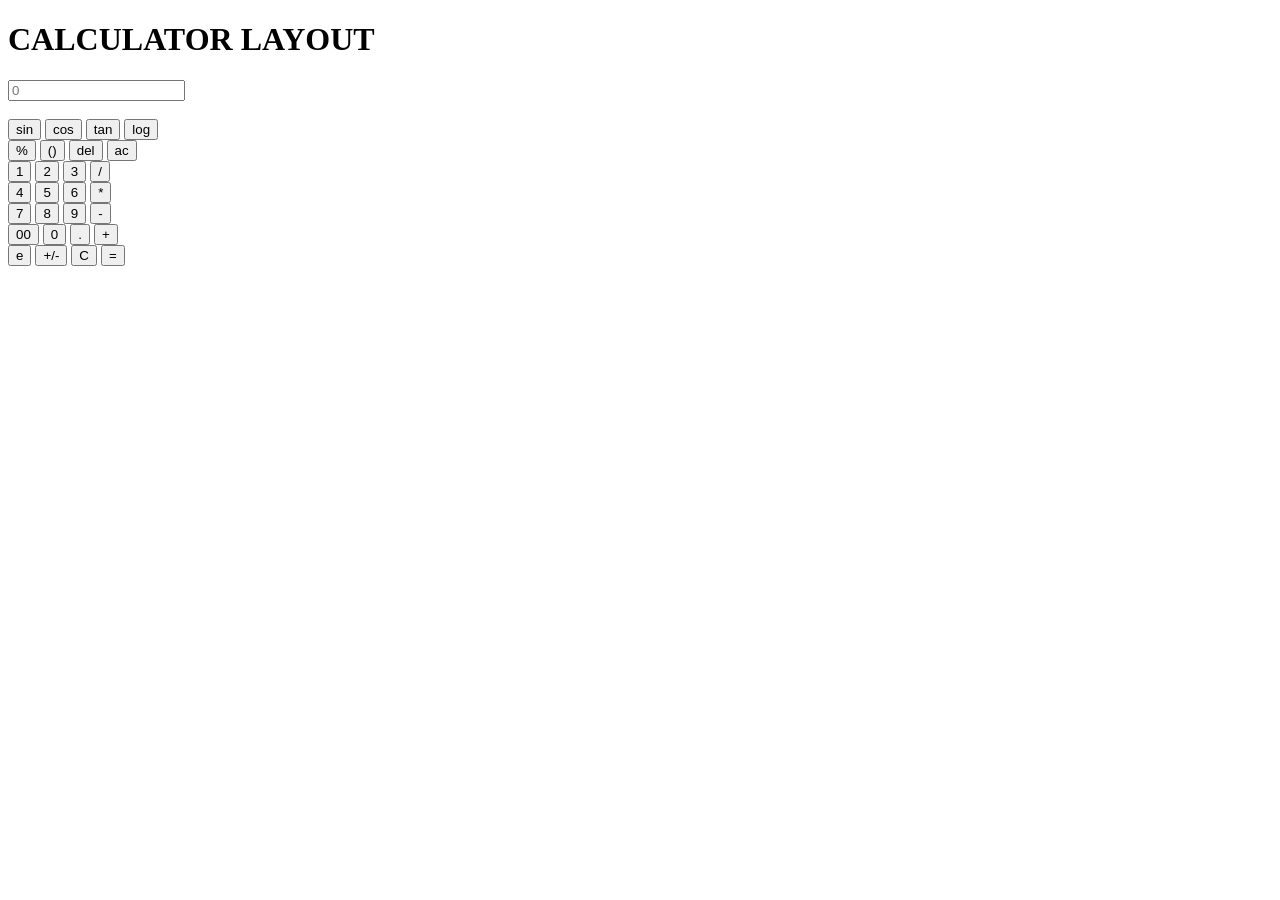
==== INDEX.HTML @ 53a325ac "created a calculator layout" ====
<!DOCTYPE html>
<html lang="en">
<head><link rel="stylesheet" href="INDEX.CSS">
    <meta charset="UTF-8">
    <meta name="viewport" content="width=device-width, initial-scale=1.0">
    <title>VICTOR DANIEL'S CALCULATOR</title>
</head>
<body>
    <H1>CALCULATOR LAYOUT</H1>
    <div id="calculator">
    <div class="shape">
            <div>
            <input type="text" placeholder="0" id="display">
        </div><br>
        <div>
            <button class="function">sin</button>
              <button class="function">cos</button>
                <button class="function">tan</button>
                <button class="function">log</button>
                </div>
                <div>
                <button class="function">%</button>
                <button class="function">()</button>
                <button class="function">del</button>
                <button class="function">ac</button>
                </div>
                <div>
                <button class="value">1</button>
                <button class="value">2</button>
                <button class="value">3</button>
                <button class="operator">/</button>
                </div>
                <div>
                <button class="value">4</button>
                <button class="value">5</button>
                <button class="value">6</button>
                <button class="operator">*</button>
                </div>
                <div>
                <button class="value">7</button>
                <button class="value">8</button>
                <button class="value">9</button>
                <button class="operator">-</button>
                </div>
                <div>
                <button class="value">00</button>
                <button class="value">0</button>
                <button class="value">.</button>
                <button class="operator">+</button>
                </div>
                <div>
                <button class="function">e</button>
                <button class="function">+/-</button>
                <button  class="function">C</button>
                <button class="operator">=</button>
                </div>

</body>
</html>
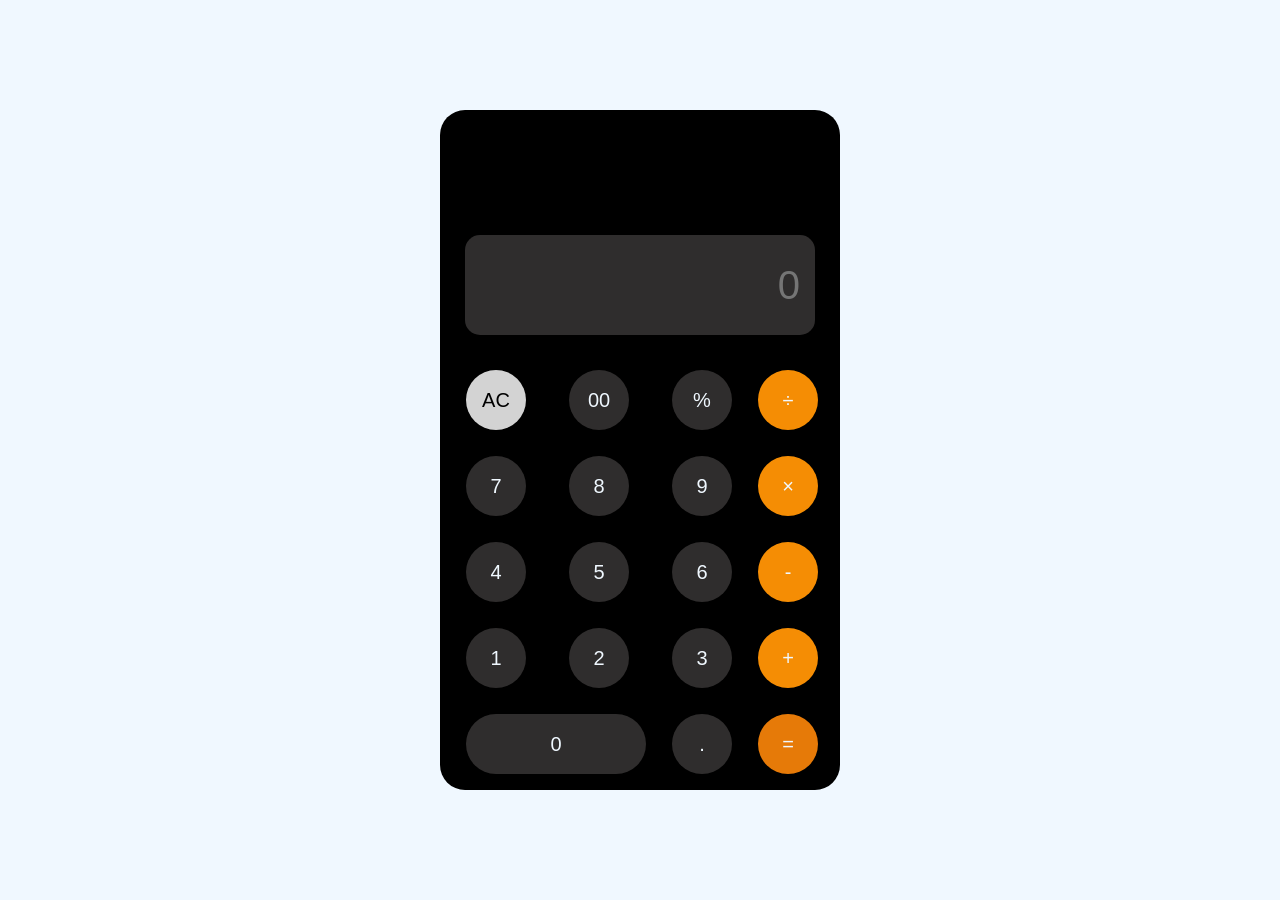
==== commit 91daf1e4: "calculator finished" ====
--- a/INDEX.HTML
+++ b/INDEX.HTML
@@ -1,59 +1,37 @@
 <!DOCTYPE html>
 <html lang="en">
-<head><link rel="stylesheet" href="INDEX.CSS">
+<head><link rel="stylesheet" href="STYLE.CSS">
     <meta charset="UTF-8">
     <meta name="viewport" content="width=device-width, initial-scale=1.0">
-    <title>VICTOR DANIEL'S CALCULATOR</title>
+    <title>MODERN WEB CALCULATOR INTERFACE DESIGN</title>
 </head>
 <body>
-    <H1>CALCULATOR LAYOUT</H1>
     <div id="calculator">
-    <div class="shape">
-            <div>
-            <input type="text" placeholder="0" id="display">
-        </div><br>
-        <div>
-            <button class="function">sin</button>
-              <button class="function">cos</button>
-                <button class="function">tan</button>
-                <button class="function">log</button>
-                </div>
-                <div>
-                <button class="function">%</button>
-                <button class="function">()</button>
-                <button class="function">del</button>
-                <button class="function">ac</button>
-                </div>
-                <div>
-                <button class="value">1</button>
-                <button class="value">2</button>
-                <button class="value">3</button>
-                <button class="operator">/</button>
-                </div>
-                <div>
-                <button class="value">4</button>
-                <button class="value">5</button>
-                <button class="value">6</button>
-                <button class="operator">*</button>
-                </div>
-                <div>
-                <button class="value">7</button>
-                <button class="value">8</button>
-                <button class="value">9</button>
-                <button class="operator">-</button>
-                </div>
-                <div>
-                <button class="value">00</button>
-                <button class="value">0</button>
-                <button class="value">.</button>
-                <button class="operator">+</button>
-                </div>
-                <div>
-                <button class="function">e</button>
-                <button class="function">+/-</button>
-                <button  class="function">C</button>
-                <button class="operator">=</button>
-                </div>
-
+        <input id="display" placeholder="0" readonly>
+        <div id="keys">
+            
+            <button onclick="appendtodisplay('AC')" class="ac">AC</button>
+            <button onclick="appendtodisplay('00')">00</button>
+            <button onclick="appendtodisplay('%')">%</button>
+            <button onclick="appendtodisplay('÷')" class="operator">÷</button>
+            <button onclick="appendtodisplay('7')">7</button>
+            <button onclick="appendtodisplay('8')" >8</button>
+            <button onclick="appendtodisplay('9')">9</button>
+            <button onclick="appendtodisplay('×')" class="operator">×</button>
+            <button onclick="appendtodisplay('4')">4</button>
+            <button onclick="appendtodisplay('5')">5</button>
+            <button onclick="appendtodisplay('6')">6</button>
+            <button onclick="appendtodisplay('-')" class="operator">-</button>
+            <button onclick="appendtodisplay('1')">1</button>
+            <button onclick="appendtodisplay('2')">2</button>
+            <button onclick="appendtodisplay('3')">3</button>
+            <button onclick="appendtodisplay('+')" class="operator">+</button>
+            <button onclick="appendtodisplay('0')" class="zero">0</button>
+            <button onclick="appendtodisplay('.')">.</button>
+            <button onclick="appendtodisplay('=')" class="equals">=</button>
+            
+</div>
+ </div>
+    
 </body>
 </html>
--- a/STYLE.CSS
+++ b/STYLE.CSS
@@ -0,0 +1,91 @@
+button{
+    width: 60px;
+    height: 60px;
+    border-radius: 50px;
+    border: none;
+    background-color: rgb(47, 45, 45);
+    color: aliceblue;
+    font-size:20px;
+    font-weight:100px;
+    cursor:pointer;
+    column-gap: 38px;
+    margin-left:-24px;
+    margin-top:10px;
+    font-family: Arial, sans-serif;
+    
+    
+}
+#keys{
+    display:grid;
+    grid-template-columns:repeat(4,1fr);
+    gap: 16px;
+    padding:25px;
+    column-gap:50px;
+    font-family:san sans-serif;
+
+}
+#calculator{
+    background-color: black;
+    border-radius:25px;
+    box-sizing: border-box;
+    width: 400px;
+    padding: 25px;
+    height: 680px;
+    
+}
+#display{
+    margin-top:100px;
+    padding-right:15px;
+    width: 100%;
+    height: 100px;
+    font-size:40px;
+    text-align: right;
+    border: none;
+    background-color: rgb(47,45,45);
+    border-radius:15px ;
+    box-sizing:border-box ;
+    color:white;
+    font-family: -apple-system, BlinkMacSystemFont, 'Segoe UI', Roboto, Oxygen, Ubuntu, Cantarell, 'Open Sans', 'Helvetica Neue', sans-serif;
+    font-size: bold;
+}
+body{
+    margin: 0;
+    display: flex;
+    justify-content: center;
+    align-items: center;
+    height: 100vh;
+    background-color: aliceblue;
+}
+button:hover{
+    background-color: gray;
+}
+button:active{
+    background-color: lightgrey;
+}
+.operator{
+    background-color: rgb(245, 141, 4);
+}
+.operator:hover{
+    background-color: rgb(184, 156, 103);
+}
+.operator:active{
+        background-color: rgb(239, 201, 130)
+}
+.ac{
+    background-color: lightgray;
+    color: black;
+}
+.zero{
+    grid-column:span 2;
+    width: 180px;
+}
+.equals{
+    grid-column: 4;
+    background-color: rgb(230, 122, 8);
+}
+.equals:hover{
+    background-color: rgb(184, 156, 103);
+}
+.equals:active{
+    background-color: rgb(239, 201, 130)
+}
